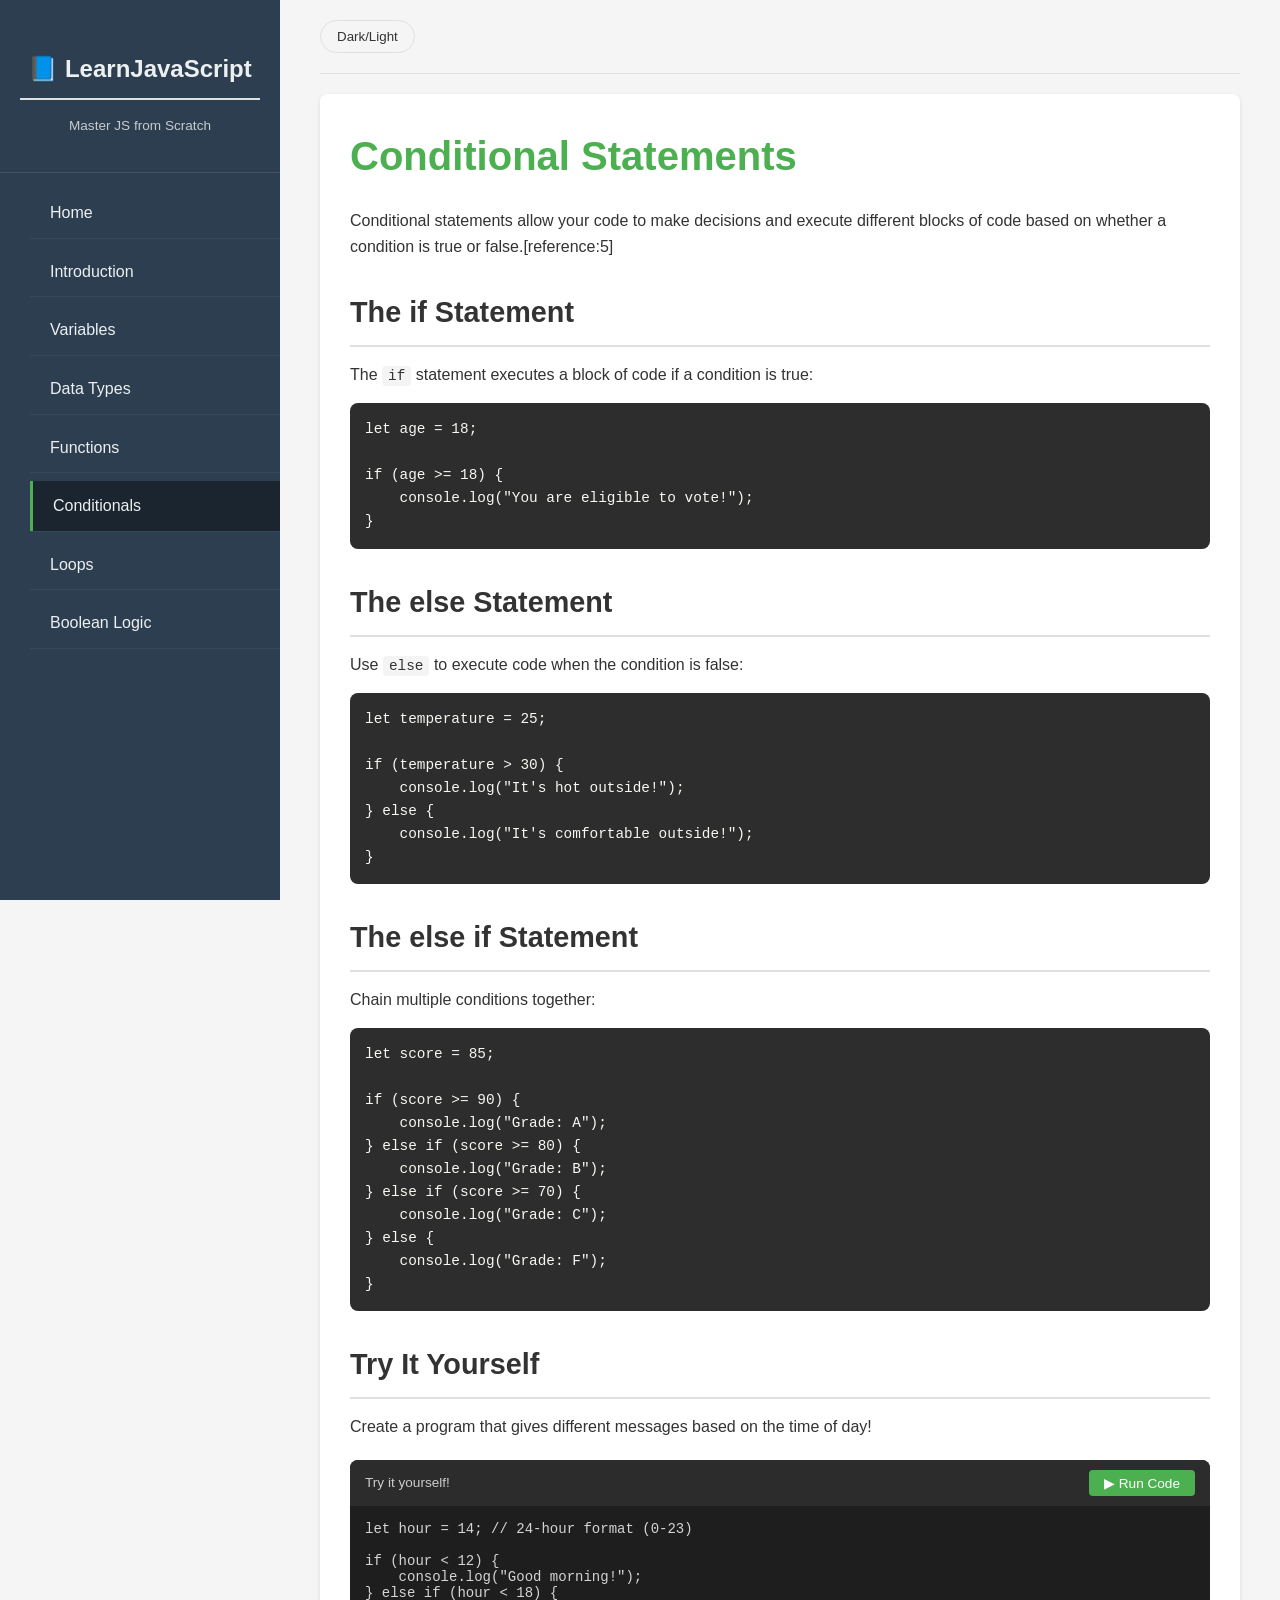
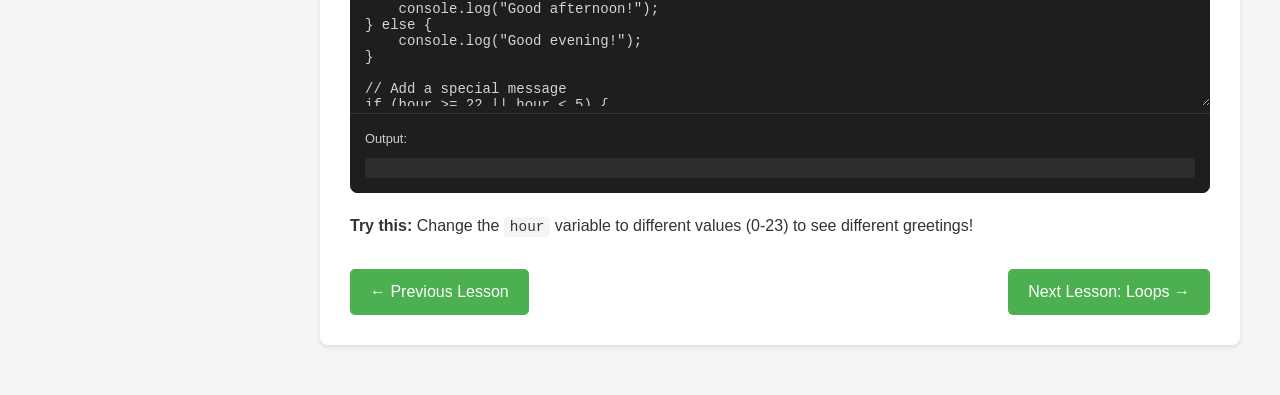
==== jslearner/Main Menu/conditionals.html @ 43afc14d "very change, very yes" ====
<!DOCTYPE html>
<html lang="en">
<head>
    <meta charset="UTF-8">
    <meta name="viewport" content="width=device-width, initial-scale=1.0">
    <title>Conditionals - LearnJavaScript</title>
    <link rel="stylesheet" href="styles.css">
</head>
<body>
    <div class="container">
        <aside class="sidebar">
            <div class="sidebar-header">
                <h2>📘 LearnJavaScript</h2>
                <p>Master JS from Scratch</p>
            </div>
            <ul class="nav-links">
                <li><a href="index.html" class="active">Home</a></li>
                <li><a href="intro.html">Introduction</a></li>
                <li><a href="variables.html">Variables</a></li>
                <li><a href="datatypes.html">Data Types</a></li>
                <li><a href="functions.html">Functions</a></li>
                <li><a href="conditionals.html">Conditionals</a></li>
                <li><a href="loops.html">Loops</a></li>
                <li><a href="booleans.html">Boolean Logic</a></li>
            </ul>
        </aside>

        <main class="main-content">
            <div class="top-bar">
                <button class="mobile-menu-btn" id="mobileMenuBtn">☰</button>
                <button class="theme-toggle" id="themeToggle">Dark/Light</button>
            </div>

            <div class="content-card">
                <h1>Conditional Statements</h1>
                <p>Conditional statements allow your code to make decisions and execute different blocks of code based on whether a condition is true or false.[reference:5]</p>

                <h2>The if Statement</h2>
                <p>The <code class="inline-code">if</code> statement executes a block of code if a condition is true:</p>
                <pre><code>let age = 18;

if (age >= 18) {
    console.log("You are eligible to vote!");
}</code></pre>

                <h2>The else Statement</h2>
                <p>Use <code class="inline-code">else</code> to execute code when the condition is false:</p>
                <pre><code>let temperature = 25;

if (temperature > 30) {
    console.log("It's hot outside!");
} else {
    console.log("It's comfortable outside!");
}</code></pre>

                <h2>The else if Statement</h2>
                <p>Chain multiple conditions together:</p>
                <pre><code>let score = 85;

if (score >= 90) {
    console.log("Grade: A");
} else if (score >= 80) {
    console.log("Grade: B");
} else if (score >= 70) {
    console.log("Grade: C");
} else {
    console.log("Grade: F");
}</code></pre>

                <h2>Try It Yourself</h2>
                <p>Create a program that gives different messages based on the time of day!</p>

                <div class="editor-container">
                    <div class="editor-header">
                        <span>Try it yourself!</span>
                        <button class="run-btn" onclick="runCode('editor1', 'output1')">▶ Run Code</button>
                    </div>
                    <textarea id="editor1" class="editor-textarea" placeholder="Write JavaScript code here...">let hour = 14; // 24-hour format (0-23)

if (hour < 12) {
    console.log("Good morning!");
} else if (hour < 18) {
    console.log("Good afternoon!");
} else {
    console.log("Good evening!");
}

// Add a special message
if (hour >= 22 || hour < 5) {
    console.log("You should be sleeping!");
}</textarea>
                    <div class="output-area">
                        <div class="output-label">Output:</div>
                        <div id="output1" class="output-content"></div>
                    </div>
                </div>

                <p><strong>Try this:</strong> Change the <code class="inline-code">hour</code> variable to different values (0-23) to see different greetings!</p>

                <div style="margin-top: 30px; display: flex; justify-content: space-between;">
                    <a href="functions.html" class="btn">← Previous Lesson</a>
                    <a href="loops.html" class="btn">Next Lesson: Loops →</a>
                </div>
            </div>
        </main>
    </div>

    <script src="script.js"></script>
</body>
</html>
---- jslearner/Main Menu/styles.css ----
/* styles.css - Main stylesheet for LearnJavaScript platform */

/* ===== CSS Variables ===== */
:root {
    /* Light mode (default) */
    --bg-body: #f5f5f5;
    --bg-sidebar: #2c3e50;
    --bg-sidebar-hover: #1a252f;
    --bg-content: #ffffff;
    --bg-code: #f4f4f4;
    --bg-editor: #1e1e1e;
    --text-primary: #333333;
    --text-secondary: #666666;
    --text-sidebar: #ecf0f1;
    --text-sidebar-hover: #ffffff;
    --border-color: #e0e0e0;
    --accent-color: #4CAF50;
    --accent-hover: #45a049;
    --button-bg: #4CAF50;
    --button-hover: #45a049;
    --shadow: 0 2px 5px rgba(0,0,0,0.1);
    --code-bg: #2d2d2d;
    --code-color: #f8f8f2;
}

body.dark {
    --bg-body: #1a1a2e;
    --bg-sidebar: #16213e;
    --bg-sidebar-hover: #0f3460;
    --bg-content: #16213e;
    --bg-code: #2a2a3b;
    --text-primary: #e0e0e0;
    --text-secondary: #b0b0b0;
    --text-sidebar: #e0e0e0;
    --border-color: #2a2a3b;
    --shadow: 0 2px 5px rgba(0,0,0,0.3);
}

/* ===== Reset & Base ===== */
* {
    margin: 0;
    padding: 0;
    box-sizing: border-box;
}

body {
    font-family: 'Segoe UI', Tahoma, Geneva, Verdana, sans-serif;
    background-color: var(--bg-body);
    color: var(--text-primary);
    line-height: 1.6;
    transition: background-color 0.3s, color 0.3s;
}

/* ===== Layout ===== */
.container {
    display: flex;
    min-height: 100vh;
}

/* Sidebar */
.sidebar {
    width: 280px;
    background-color: var(--bg-sidebar);
    color: var(--text-sidebar);
    position: fixed;
    height: 100vh;
    overflow-y: auto;
    transition: transform 0.3s ease;
    z-index: 1000;
}

.sidebar-header {
    padding: 20px;
    text-align: center;
    border-bottom: 1px solid rgba(255,255,255,0.1);
}

.sidebar-header h2 {
    font-size: 1.5rem;
}

.sidebar-header p {
    font-size: 0.85rem;
    opacity: 0.8;
}

.nav-links {
    list-style: none;
    padding: 0;
}

.nav-links li {
    border-bottom: 1px solid rgba(255,255,255,0.05);
}

.nav-links a {
    display: block;
    padding: 12px 20px;
    color: var(--text-sidebar);
    text-decoration: none;
    transition: background 0.3s;
}

.nav-links a:hover,
.nav-links a.active {
    background-color: var(--bg-sidebar-hover);
    border-left: 3px solid var(--accent-color);
}

/* Main Content */
.main-content {
    flex: 1;
    margin-left: 280px;
    padding: 20px 40px;
}

/* ===== Top Bar ===== */
.top-bar {
    display: flex;
    justify-content: space-between;
    align-items: center;
    padding-bottom: 20px;
    margin-bottom: 20px;
    border-bottom: 1px solid var(--border-color);
}

.mobile-menu-btn {
    display: none;
    background: none;
    border: none;
    font-size: 1.5rem;
    cursor: pointer;
    color: var(--text-primary);
}

.theme-toggle {
    background: none;
    border: 1px solid var(--border-color);
    padding: 8px 16px;
    border-radius: 20px;
    cursor: pointer;
    color: var(--text-primary);
    transition: all 0.3s;
}

.theme-toggle:hover {
    background-color: var(--accent-color);
    color: white;
    border-color: var(--accent-color);
}

/* ===== Content Styles ===== */
.content-card {
    background-color: var(--bg-content);
    border-radius: 8px;
    padding: 30px;
    margin-bottom: 30px;
    box-shadow: var(--shadow);
}

h1 {
    font-size: 2.5rem;
    margin-bottom: 20px;
    color: var(--accent-color);
}

h2 {
    font-size: 1.8rem;
    margin-top: 30px;
    margin-bottom: 15px;
    padding-bottom: 10px;
    border-bottom: 2px solid var(--border-color);
}

h3 {
    font-size: 1.3rem;
    margin-top: 20px;
    margin-bottom: 10px;
}

p {
    margin-bottom: 15px;
}

/* Code Blocks */
pre {
    background-color: var(--code-bg);
    color: var(--code-color);
    padding: 15px;
    border-radius: 8px;
    overflow-x: auto;
    margin: 15px 0;
}

code {
    font-family: 'Courier New', monospace;
    font-size: 0.9rem;
}

.inline-code {
    background-color: var(--bg-code);
    padding: 2px 6px;
    border-radius: 4px;
    font-family: 'Courier New', monospace;
    font-size: 0.9em;
}

/* Interactive Editor */
.editor-container {
    background-color: var(--bg-editor);
    border-radius: 8px;
    margin: 20px 0;
    overflow: hidden;
}

.editor-header {
    background-color: #2c2c2c;
    padding: 10px 15px;
    display: flex;
    justify-content: space-between;
    align-items: center;
}

.editor-header span {
    color: #ccc;
    font-size: 0.85rem;
}

.run-btn {
    background-color: var(--accent-color);
    color: white;
    border: none;
    padding: 5px 15px;
    border-radius: 4px;
    cursor: pointer;
    font-size: 0.85rem;
    transition: background 0.3s;
}

.run-btn:hover {
    background-color: var(--accent-hover);
}

.editor-textarea {
    width: 100%;
    min-height: 200px;
    background-color: #1e1e1e;
    color: #d4d4d4;
    border: none;
    padding: 15px;
    font-family: 'Courier New', monospace;
    font-size: 14px;
    resize: vertical;
    outline: none;
}

.output-area {
    background-color: #1e1e1e;
    border-top: 1px solid #333;
    padding: 15px;
}

.output-label {
    color: #ccc;
    font-size: 0.8rem;
    margin-bottom: 8px;
}

.output-content {
    background-color: #2d2d2d;
    padding: 10px;
    border-radius: 4px;
    font-family: 'Courier New', monospace;
    font-size: 0.9rem;
    white-space: pre-wrap;
    word-wrap: break-word;
}

/* Buttons */
.btn {
    display: inline-block;
    background-color: var(--accent-color);
    color: white;
    padding: 10px 20px;
    border-radius: 5px;
    text-decoration: none;
    transition: background 0.3s;
    border: none;
    cursor: pointer;
    font-size: 1rem;
}

.btn:hover {
    background-color: var(--accent-hover);
}

.btn-large {
    padding: 15px 30px;
    font-size: 1.1rem;
}

/* Grid Layout for Course Cards */
.course-grid {
    display: grid;
    grid-template-columns: repeat(auto-fit, minmax(300px, 1fr));
    gap: 20px;
    margin: 30px 0;
}

.course-card {
    background-color: var(--bg-content);
    border-radius: 8px;
    padding: 20px;
    box-shadow: var(--shadow);
    transition: transform 0.3s;
}

.course-card:hover {
    transform: translateY(-5px);
}

.course-card h3 {
    color: var(--accent-color);
    margin-top: 0;
}

.course-card p {
    margin: 10px 0;
}

/* List Styles */
ul, ol {
    margin: 15px 0 15px 30px;
}

li {
    margin: 8px 0;
}

/* ===== Responsive Design ===== */
@media (max-width: 768px) {
    .sidebar {
        transform: translateX(-100%);
    }
    
    .sidebar.open {
        transform: translateX(0);
    }
    
    .main-content {
        margin-left: 0;
        padding: 20px;
    }
    
    .mobile-menu-btn {
        display: block;
    }
    
    .content-card {
        padding: 20px;
    }
    
    h1 {
        font-size: 2rem;
    }
    
    h2 {
        font-size: 1.5rem;
    }
    
    .course-grid {
        grid-template-columns: 1fr;
    }
}
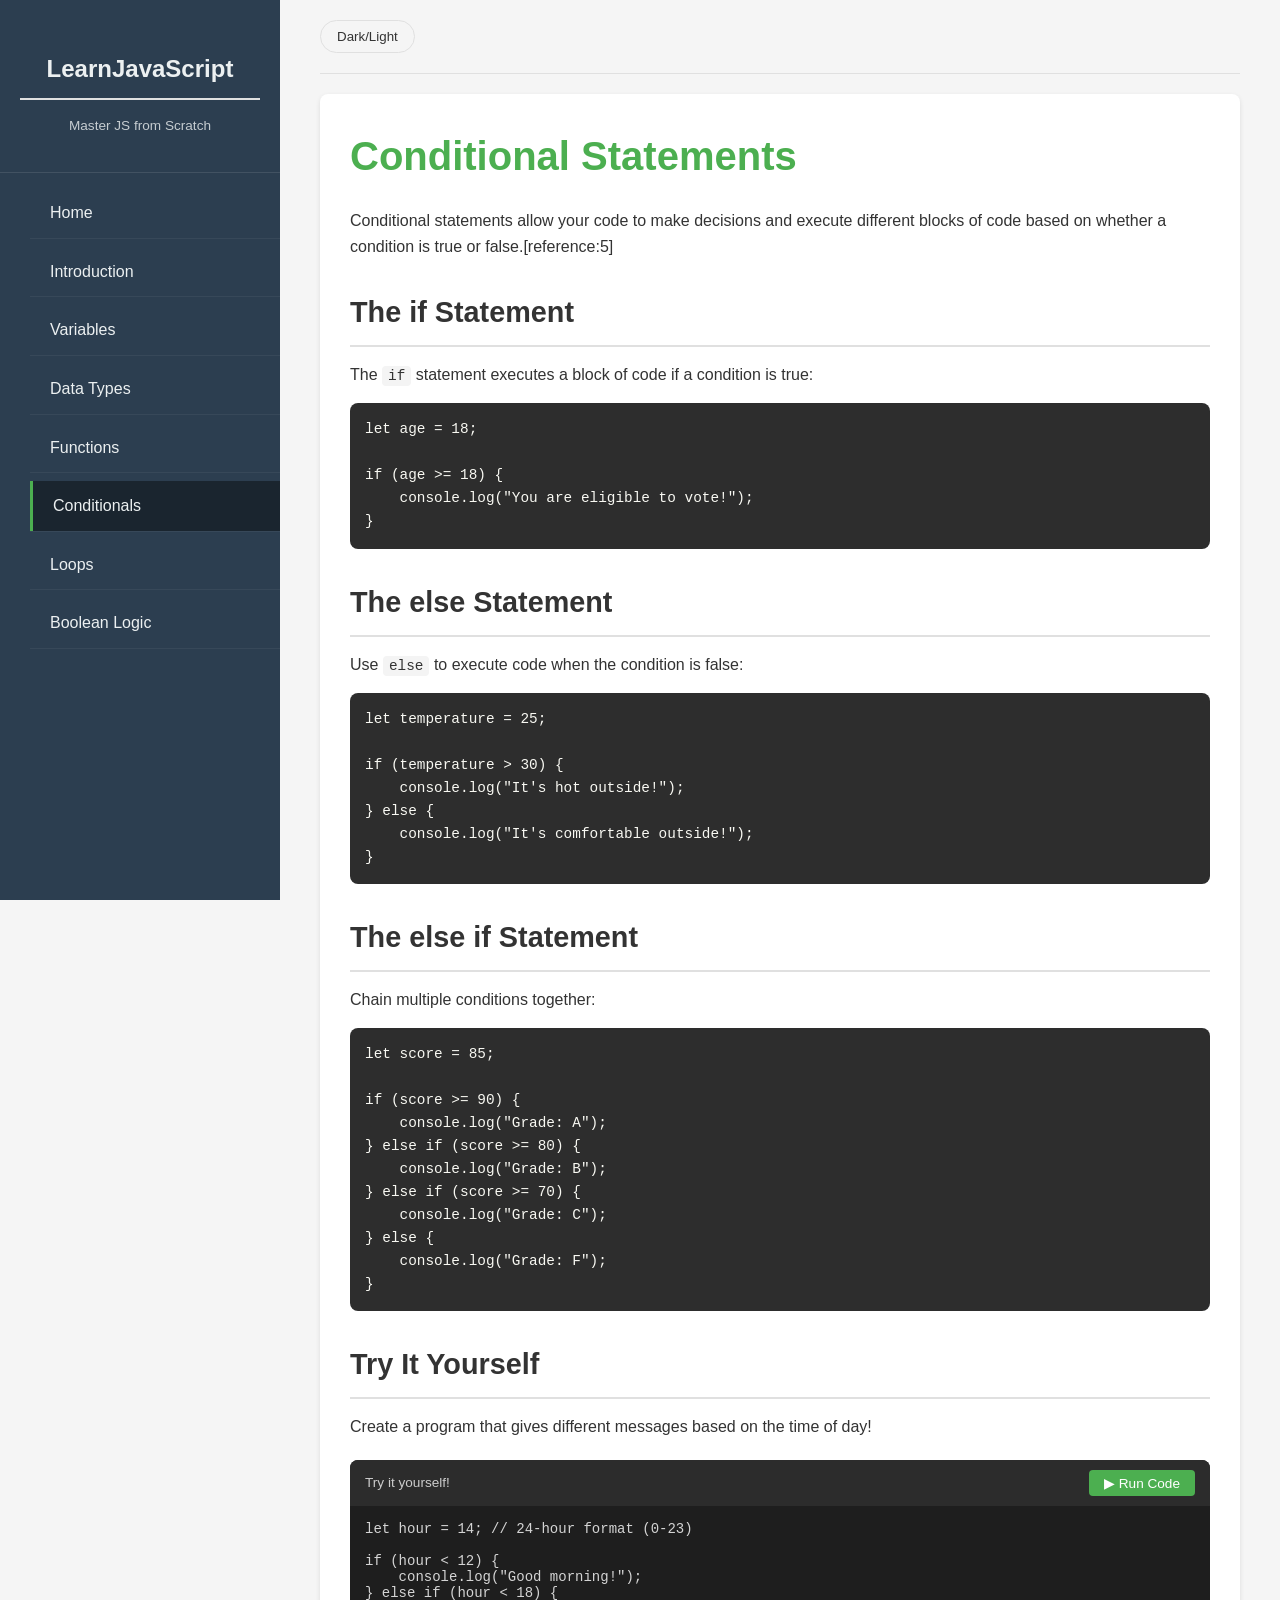
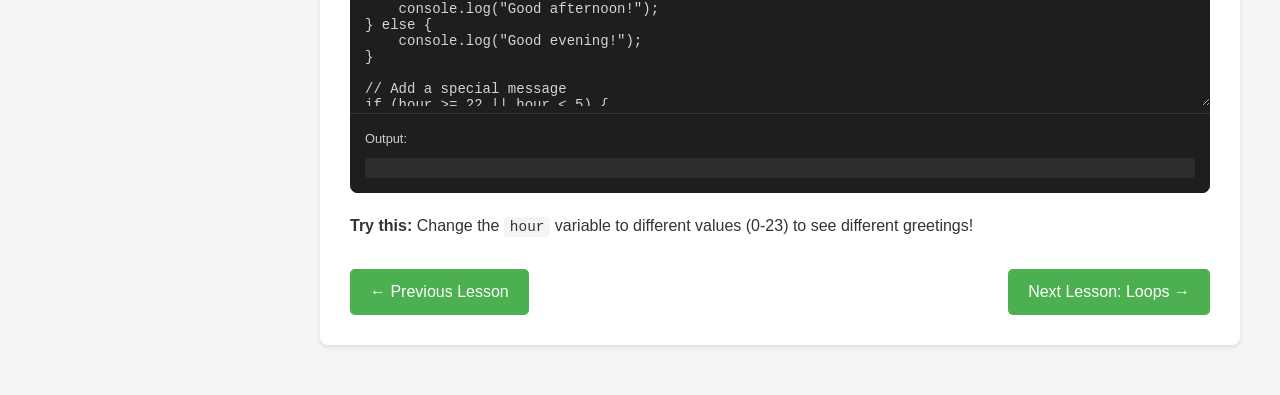
==== commit fe4281cc: "added loops & bools + additional changes" ====
--- a/jslearner/Main Menu/conditionals.html
+++ b/jslearner/Main Menu/conditionals.html
@@ -10,7 +10,7 @@
     <div class="container">
         <aside class="sidebar">
             <div class="sidebar-header">
-                <h2>📘 LearnJavaScript</h2>
+                <h2>LearnJavaScript</h2>
                 <p>Master JS from Scratch</p>
             </div>
             <ul class="nav-links">
--- a/jslearner/Main Menu/styles.css
+++ b/jslearner/Main Menu/styles.css
@@ -2,7 +2,6 @@
 
 /* ===== CSS Variables ===== */
 :root {
-    /* Light mode (default) */
     --bg-body: #f5f5f5;
     --bg-sidebar: #2c3e50;
     --bg-sidebar-hover: #1a252f;
@@ -36,7 +35,6 @@
     --shadow: 0 2px 5px rgba(0,0,0,0.3);
 }
 
-/* ===== Reset & Base ===== */
 * {
     margin: 0;
     padding: 0;
@@ -51,13 +49,11 @@
     transition: background-color 0.3s, color 0.3s;
 }
 
-/* ===== Layout ===== */
 .container {
     display: flex;
     min-height: 100vh;
 }
 
-/* Sidebar */
 .sidebar {
     width: 280px;
     background-color: var(--bg-sidebar);
@@ -107,14 +103,12 @@
     border-left: 3px solid var(--accent-color);
 }
 
-/* Main Content */
 .main-content {
     flex: 1;
     margin-left: 280px;
     padding: 20px 40px;
 }
 
-/* ===== Top Bar ===== */
 .top-bar {
     display: flex;
     justify-content: space-between;
@@ -149,7 +143,6 @@
     border-color: var(--accent-color);
 }
 
-/* ===== Content Styles ===== */
 .content-card {
     background-color: var(--bg-content);
     border-radius: 8px;
@@ -182,7 +175,6 @@
     margin-bottom: 15px;
 }
 
-/* Code Blocks */
 pre {
     background-color: var(--code-bg);
     color: var(--code-color);
@@ -205,7 +197,6 @@
     font-size: 0.9em;
 }
 
-/* Interactive Editor */
 .editor-container {
     background-color: var(--bg-editor);
     border-radius: 8px;
@@ -276,7 +267,6 @@
     word-wrap: break-word;
 }
 
-/* Buttons */
 .btn {
     display: inline-block;
     background-color: var(--accent-color);
@@ -299,7 +289,6 @@
     font-size: 1.1rem;
 }
 
-/* Grid Layout for Course Cards */
 .course-grid {
     display: grid;
     grid-template-columns: repeat(auto-fit, minmax(300px, 1fr));
@@ -328,7 +317,6 @@
     margin: 10px 0;
 }
 
-/* List Styles */
 ul, ol {
     margin: 15px 0 15px 30px;
 }
